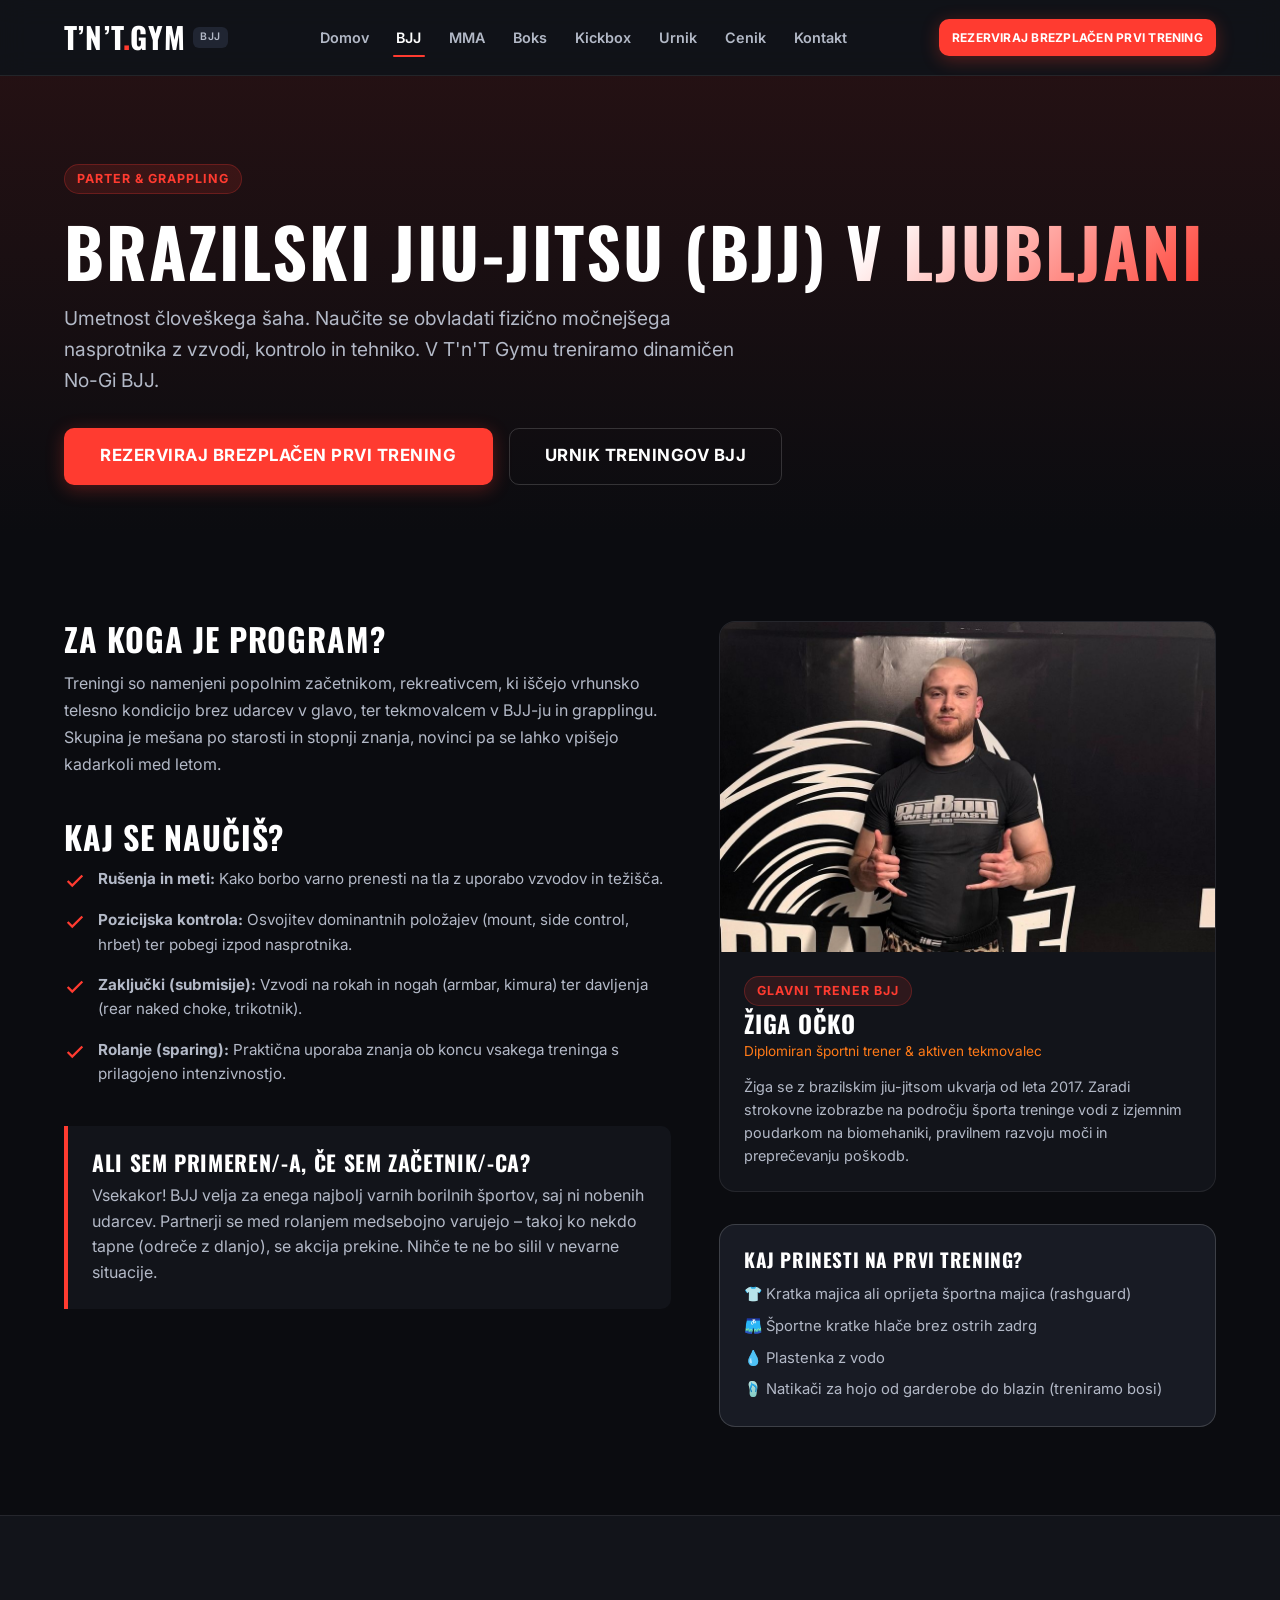
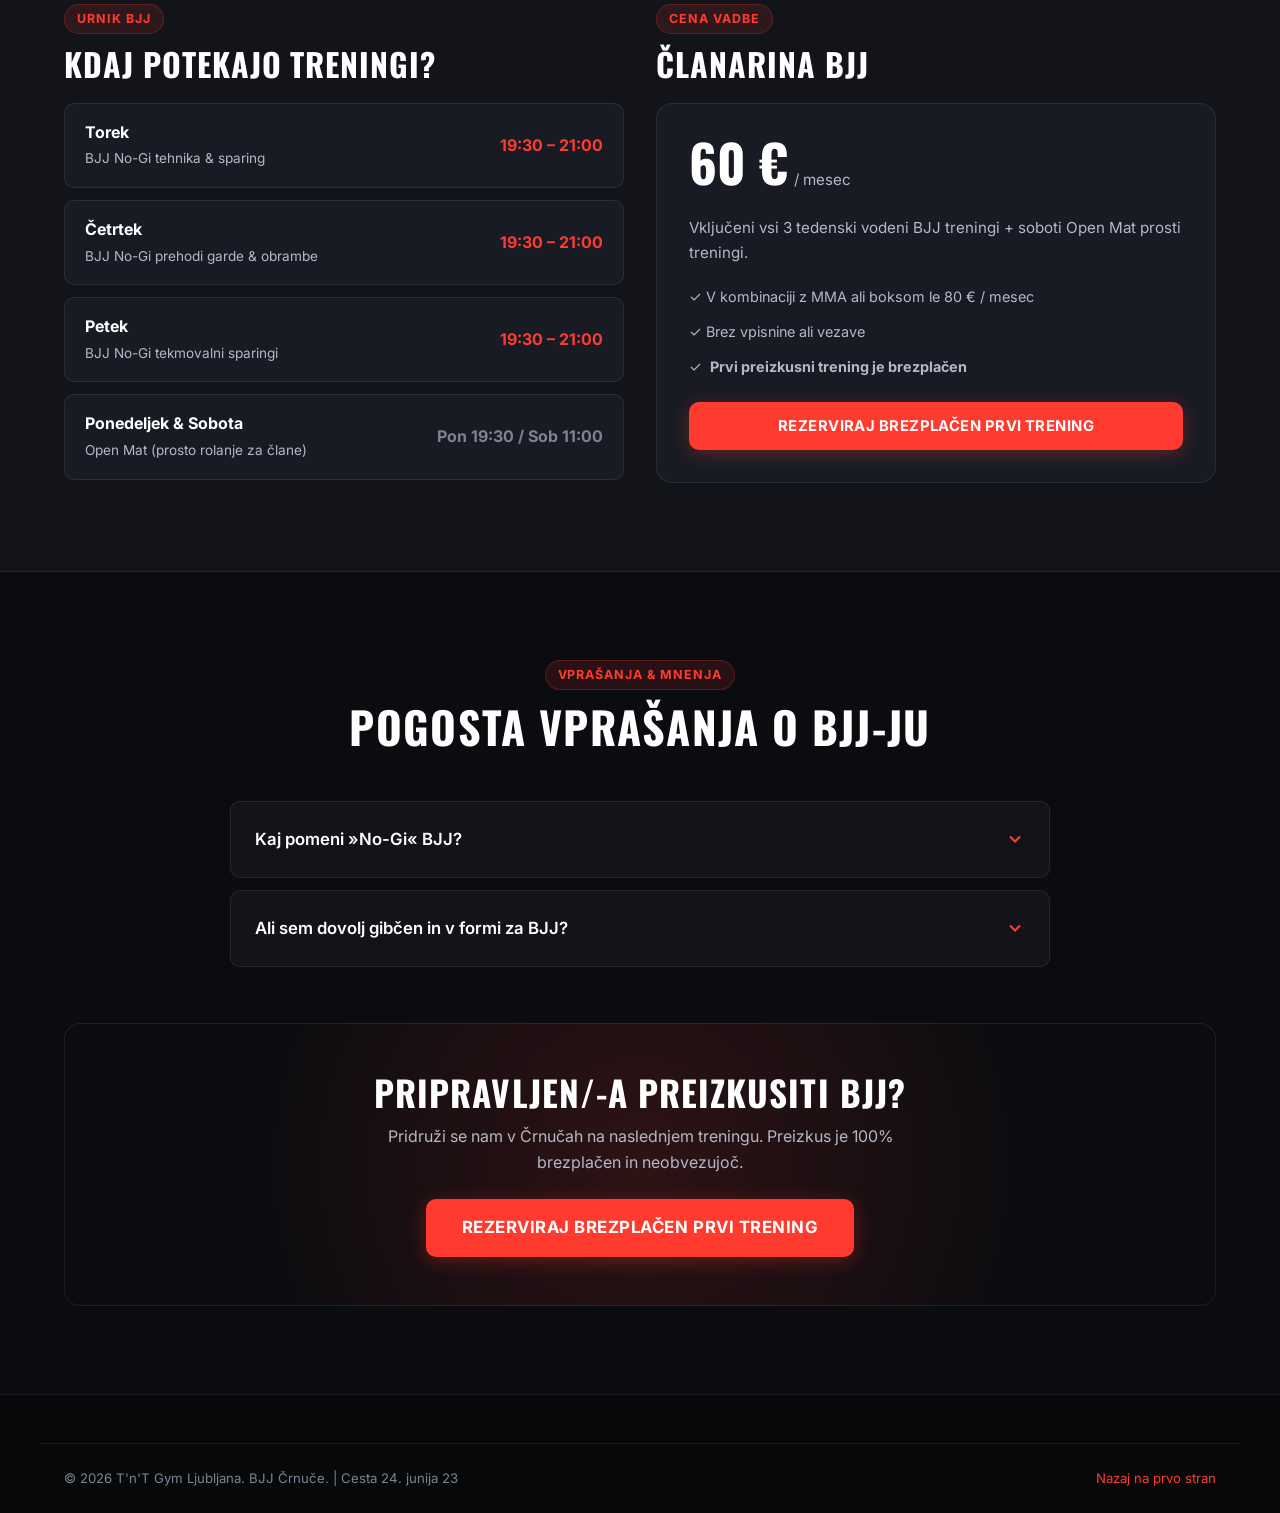
==== bjj.html @ 432958f4 "Initial T'n'T Gym website" ====
<!DOCTYPE html>
<html lang="sl">
<head>
  <meta charset="utf-8">
  <meta name="viewport" content="width=device-width, initial-scale=1.0">
  <title>BJJ Ljubljana (Brazilski Jiu-Jitsu) | T'n'T Gym Črnuče</title>
  <meta name="description" content="Treningi brazilskega jiu-jitsa (BJJ) v Ljubljani – Črnuče. No-Gi grappling, kontrola, vzvodi in davljenja. Začetniki in napredni. Prvi trening je brezplačen!">
  <meta name="keywords" content="BJJ Ljubljana, brazilski jiu jitsu Ljubljana, grappling Ljubljana, no-gi Ljubljana, borilne veščine Ljubljana, BJJ Črnuče">
  <link rel="canonical" href="https://www.tnt-gym.si/bjj.html">

  <link rel="preconnect" href="https://fonts.googleapis.com">
  <link rel="preconnect" href="https://fonts.gstatic.com" crossorigin>
  <link href="https://fonts.googleapis.com/css2?family=Inter:wght@400;500;600;700&family=Oswald:wght@500;600;700;800&display=swap" rel="stylesheet">
  <link rel="stylesheet" href="css/style.css">

  <script type="application/ld+json">
  {
    "@context": "https://schema.org",
    "@type": "Course",
    "name": "Brazilski jiu-jitsu (BJJ) v Ljubljani",
    "description": "No-Gi BJJ in grappling treningi za začetnike in tekmovalce pod vodstvom diplomiranega športnega trenerja Žige Očka.",
    "provider": {
      "@type": "SportsActivityLocation",
      "name": "T'n'T Gym Ljubljana",
      "url": "https://www.tnt-gym.si/"
    }
  }
  </script>
</head>
<body data-page-program="BJJ">

  <!-- Sticky Header -->
  <header class="site-header">
    <div class="container header-container">
      <a href="index.html" class="brand-logo">
        <span>T’N’T<span class="logo-accent">.</span>GYM</span>
        <span class="brand-badge">BJJ</span>
      </a>
      <nav class="nav-desktop">
        <a href="index.html" class="nav-link">Domov</a>
        <a href="bjj.html" class="nav-link active">BJJ</a>
        <a href="mma.html" class="nav-link">MMA</a>
        <a href="boks.html" class="nav-link">Boks</a>
        <a href="kickbox.html" class="nav-link">Kickbox</a>
        <a href="urnik.html" class="nav-link">Urnik</a>
        <a href="cenik.html" class="nav-link">Cenik</a>
        <a href="kontakt.html" class="nav-link">Kontakt</a>
      </nav>
      <div style="display: flex; align-items: center; gap: 1rem;">
        <button type="button" class="btn btn-primary btn-sm btn-booking-trigger" data-program="BJJ">
          Rezerviraj brezplačen prvi trening
        </button>
        <button class="menu-toggle" aria-label="Meni"><span></span><span></span><span></span></button>
      </div>
    </div>
  </header>

  <!-- Mobile Drawer -->
  <div class="mobile-nav-backdrop"></div>
  <aside class="mobile-nav-drawer">
    <div>
      <span class="brand-logo">T’N’T<span class="logo-accent">.</span>GYM</span>
      <nav class="mobile-nav-links" style="margin-top: 1.5rem;">
        <a href="index.html" class="mobile-nav-link">Domov</a>
        <a href="bjj.html" class="mobile-nav-link active">BJJ</a>
        <a href="mma.html" class="mobile-nav-link">MMA</a>
        <a href="boks.html" class="mobile-nav-link">Boks</a>
        <a href="kickbox.html" class="mobile-nav-link">Kickbox &amp; Muay Thai</a>
        <a href="urnik.html" class="mobile-nav-link">Urnik</a>
        <a href="cenik.html" class="mobile-nav-link">Cenik</a>
        <a href="trenerji.html" class="mobile-nav-link">Trenerji</a>
        <a href="kontakt.html" class="mobile-nav-link">Kontakt</a>
      </nav>
    </div>
    <div style="margin-top: 2rem;">
      <button type="button" class="btn btn-primary btn-full btn-booking-trigger" data-program="BJJ">
        Rezerviraj brezplačen trening
      </button>
    </div>
  </aside>

  <!-- Hero Section -->
  <section class="program-hero">
    <div class="container">
      <span class="section-tag">Parter &amp; Grappling</span>
      <h1 class="heading-hero" style="margin-top: 0.5rem;">
        BRAZILSKI JIU-JITSU <span class="text-gradient">(BJJ) V LJUBLJANI</span>
      </h1>
      <p class="lead" style="max-width: 700px; margin-top: 1rem;">
        Umetnost človeškega šaha. Naučite se obvladati fizično močnejšega nasprotnika z vzvodi, kontrolo in tehniko. V T'n'T Gymu treniramo dinamičen No-Gi BJJ.
      </p>
      <div style="margin-top: 2rem; display: flex; flex-wrap: wrap; gap: 1rem;">
        <button type="button" class="btn btn-primary btn-lg btn-booking-trigger" data-program="BJJ">
          Rezerviraj brezplačen prvi trening
        </button>
        <a href="#urnik-bjj" class="btn btn-secondary btn-lg">Urnik treningov BJJ</a>
      </div>
    </div>
  </section>

  <!-- Detailed Content Grid -->
  <section class="section">
    <div class="container">
      <div class="program-detail-grid">
        <div>
          <!-- Za koga je program -->
          <div style="margin-bottom: 2.5rem;">
            <h2 style="font-size: 2rem; margin-bottom: 0.75rem;">Za koga je program?</h2>
            <p style="color: var(--text-secondary); line-height: 1.7;">
              Treningi so namenjeni popolnim začetnikom, rekreativcem, ki iščejo vrhunsko telesno kondicijo brez udarcev v glavo, ter tekmovalcem v BJJ-ju in grapplingu. Skupina je mešana po starosti in stopnji znanja, novinci pa se lahko vpišejo kadarkoli med letom.
            </p>
          </div>

          <!-- Kaj se naučiš -->
          <div style="margin-bottom: 2.5rem;">
            <h2 style="font-size: 2rem; margin-bottom: 0.75rem;">Kaj se naučiš?</h2>
            <ul class="program-feature-list">
              <li>
                <svg width="22" height="22" viewBox="0 0 24 24" fill="none" stroke="currentColor" stroke-width="2.5"><polyline points="20 6 9 17 4 12"/></svg>
                <span><strong>Rušenja in meti:</strong> Kako borbo varno prenesti na tla z uporabo vzvodov in težišča.</span>
              </li>
              <li>
                <svg width="22" height="22" viewBox="0 0 24 24" fill="none" stroke="currentColor" stroke-width="2.5"><polyline points="20 6 9 17 4 12"/></svg>
                <span><strong>Pozicijska kontrola:</strong> Osvojitev dominantnih položajev (mount, side control, hrbet) ter pobegi izpod nasprotnika.</span>
              </li>
              <li>
                <svg width="22" height="22" viewBox="0 0 24 24" fill="none" stroke="currentColor" stroke-width="2.5"><polyline points="20 6 9 17 4 12"/></svg>
                <span><strong>Zaključki (submisije):</strong> Vzvodi na rokah in nogah (armbar, kimura) ter davljenja (rear naked choke, trikotnik).</span>
              </li>
              <li>
                <svg width="22" height="22" viewBox="0 0 24 24" fill="none" stroke="currentColor" stroke-width="2.5"><polyline points="20 6 9 17 4 12"/></svg>
                <span><strong>Rolanje (sparing):</strong> Praktična uporaba znanja ob koncu vsakega treninga s prilagojeno intenzivnostjo.</span>
              </li>
            </ul>
          </div>

          <!-- Ali sem primeren/-a kot začetnik -->
          <div style="margin-bottom: 2.5rem; background: var(--bg-surface-1); border-left: 4px solid var(--color-brand); padding: 1.5rem; border-radius: 0 var(--radius-md) var(--radius-md) 0;">
            <h3 style="font-size: 1.35rem; margin-bottom: 0.5rem; color: #ffffff;">Ali sem primeren/-a, če sem začetnik/-ca?</h3>
            <p style="color: var(--text-secondary); line-height: 1.6;">
              Vsekakor! BJJ velja za enega najbolj varnih borilnih športov, saj ni nobenih udarcev. Partnerji se med rolanjem medsebojno varujejo – takoj ko nekdo tapne (odreče z dlanjo), se akcija prekine. Nihče te ne bo silil v nevarne situacije.
            </p>
          </div>
        </div>

        <!-- Coach Card & What to bring -->
        <div>
          <!-- Coach Box -->
          <div style="background: var(--bg-surface-1); border: 1px solid var(--border-subtle); border-radius: var(--radius-lg); overflow: hidden; margin-bottom: 2rem;">
            <img src="assets/images/coach-ziga.jpg" alt="Žiga Očko, trener BJJ" style="width: 100%; aspect-ratio: 3 / 2; object-fit: cover;">
            <div style="padding: 1.5rem;">
              <span class="section-tag" style="margin-bottom: 0.25rem;">Glavni trener BJJ</span>
              <h3 style="font-size: 1.5rem; margin-bottom: 0.25rem;">Žiga Očko</h3>
              <p style="font-size: 0.85rem; color: var(--color-orange); margin-bottom: 0.75rem;">Diplomiran športni trener &amp; aktiven tekmovalec</p>
              <p style="font-size: 0.9rem; color: var(--text-secondary); line-height: 1.6;">
                Žiga se z brazilskim jiu-jitsom ukvarja od leta 2017. Zaradi strokovne izobrazbe na področju športa treninge vodi z izjemnim poudarkom na biomehaniki, pravilnem razvoju moči in preprečevanju poškodb.
              </p>
            </div>
          </div>

          <!-- Kaj prinesti na prvi trening -->
          <div style="background: var(--bg-surface-2); border: 1px solid var(--border-strong); border-radius: var(--radius-lg); padding: 1.5rem;">
            <h4 style="font-size: 1.2rem; margin-bottom: 0.75rem; color: #ffffff;">Kaj prinesti na prvi trening?</h4>
            <ul style="display: flex; flex-direction: column; gap: 0.5rem; font-size: 0.925rem; color: var(--text-secondary);">
              <li>👕 Kratka majica ali oprijeta športna majica (rashguard)</li>
              <li>🩳 Športne kratke hlače brez ostrih zadrg</li>
              <li>💧 Plastenka z vodo</li>
              <li>🩴 Natikači za hojo od garderobe do blazin (treniramo bosi)</li>
            </ul>
          </div>
        </div>
      </div>
    </div>
  </section>

  <!-- Urnik in Cenik za BJJ -->
  <section class="section" id="urnik-bjj" style="background: var(--bg-surface-1); border-top: 1px solid var(--border-subtle); border-bottom: 1px solid var(--border-subtle);">
    <div class="container">
      <div class="grid-2">
        <!-- Urnik BJJ -->
        <div>
          <span class="section-tag">Urnik BJJ</span>
          <h2 style="font-size: 2rem; margin-bottom: 1.25rem;">Kdaj potekajo treningi?</h2>
          <div style="display: flex; flex-direction: column; gap: 0.75rem;">
            <div style="background: var(--bg-surface-2); border: 1px solid var(--border-subtle); padding: 1rem 1.25rem; border-radius: var(--radius-md); display: flex; justify-content: space-between; align-items: center;">
              <div>
                <strong style="color: #ffffff; display: block;">Torek</strong>
                <span style="font-size: 0.85rem; color: var(--text-secondary);">BJJ No-Gi tehnika &amp; sparing</span>
              </div>
              <span style="color: var(--color-brand); font-weight: 700;">19:30 – 21:00</span>
            </div>

            <div style="background: var(--bg-surface-2); border: 1px solid var(--border-subtle); padding: 1rem 1.25rem; border-radius: var(--radius-md); display: flex; justify-content: space-between; align-items: center;">
              <div>
                <strong style="color: #ffffff; display: block;">Četrtek</strong>
                <span style="font-size: 0.85rem; color: var(--text-secondary);">BJJ No-Gi prehodi garde &amp; obrambe</span>
              </div>
              <span style="color: var(--color-brand); font-weight: 700;">19:30 – 21:00</span>
            </div>

            <div style="background: var(--bg-surface-2); border: 1px solid var(--border-subtle); padding: 1rem 1.25rem; border-radius: var(--radius-md); display: flex; justify-content: space-between; align-items: center;">
              <div>
                <strong style="color: #ffffff; display: block;">Petek</strong>
                <span style="font-size: 0.85rem; color: var(--text-secondary);">BJJ No-Gi tekmovalni sparingi</span>
              </div>
              <span style="color: var(--color-brand); font-weight: 700;">19:30 – 21:00</span>
            </div>

            <div style="background: var(--bg-surface-2); border: 1px solid var(--border-subtle); padding: 1rem 1.25rem; border-radius: var(--radius-md); display: flex; justify-content: space-between; align-items: center;">
              <div>
                <strong style="color: #ffffff; display: block;">Ponedeljek &amp; Sobota</strong>
                <span style="font-size: 0.85rem; color: var(--text-secondary);">Open Mat (prosto rolanje za člane)</span>
              </div>
              <span style="color: var(--text-muted); font-weight: 700;">Pon 19:30 / Sob 11:00</span>
            </div>
          </div>
        </div>

        <!-- Cena za BJJ -->
        <div>
          <span class="section-tag">Cena vadbe</span>
          <h2 style="font-size: 2rem; margin-bottom: 1.25rem;">Članarina BJJ</h2>
          <div class="pricing-card" style="background: var(--bg-surface-2);">
            <div class="pricing-amount">
              <span class="price">60 €</span>
              <span class="period">/ mesec</span>
            </div>
            <p style="color: var(--text-secondary); margin-bottom: 1.25rem; font-size: 0.95rem;">
              Vključeni vsi 3 tedenski vodeni BJJ treningi + soboti Open Mat prosti treningi.
            </p>
            <ul class="pricing-features" style="margin-bottom: 1.5rem;">
              <li>✓ V kombinaciji z MMA ali boksom le 80 € / mesec</li>
              <li>✓ Brez vpisnine ali vezave</li>
              <li>✓ <strong>Prvi preizkusni trening je brezplačen</strong></li>
            </ul>
            <button type="button" class="btn btn-primary btn-full btn-booking-trigger" data-program="BJJ">
              Rezerviraj brezplačen prvi trening
            </button>
          </div>
        </div>
      </div>
    </div>
  </section>

  <!-- BJJ Testimonial & FAQ -->
  <section class="section">
    <div class="container">
      <div class="section-header">
        <span class="section-tag">Vprašanja &amp; Mnenja</span>
        <h2 class="heading-section">Pogosta vprašanja o BJJ-ju</h2>
      </div>

      <div class="faq-list">
        <div class="faq-item">
          <button class="faq-question">
            <span>Kaj pomeni »No-Gi« BJJ?</span>
            <svg class="faq-icon" viewBox="0 0 24 24" fill="none" stroke="currentColor" stroke-width="2.5"><polyline points="6 9 12 15 18 9"/></svg>
          </button>
          <div class="faq-answer">
            No-Gi pomeni borbo brez tradicionalnega kimona (gi). Treniramo v običajnih športnih oblačilih ali oprijeti rashguard majici. Borba je hitrejša, dinamičnejša in neposredno uporabna tudi za MMA ter samoobrambo.
          </div>
        </div>

        <div class="faq-item">
          <button class="faq-question">
            <span>Ali sem dovolj gibčen in v formi za BJJ?</span>
            <svg class="faq-icon" viewBox="0 0 24 24" fill="none" stroke="currentColor" stroke-width="2.5"><polyline points="6 9 12 15 18 9"/></svg>
          </button>
          <div class="faq-answer">
            Ni se vam treba spraviti v formo pred prihodom v klub. Formo in gibčnost boste zgradili ravno na treningih z redno vadbo in specifičnim ogrevanjem.
          </div>
        </div>
      </div>

      <div style="margin-top: 3.5rem; text-align: center; background: radial-gradient(circle, rgba(255,59,48,0.15) 0%, transparent 70%); padding: 3rem 1rem; border-radius: var(--radius-lg); border: 1px solid var(--border-subtle);">
        <h2 style="font-size: 2.2rem; margin-bottom: 0.75rem;">Pripravljen/-a preizkusiti BJJ?</h2>
        <p style="color: var(--text-secondary); max-width: 550px; margin: 0 auto 1.5rem auto;">
          Pridruži se nam v Črnučah na naslednjem treningu. Preizkus je 100% brezplačen in neobvezujoč.
        </p>
        <button type="button" class="btn btn-primary btn-lg btn-booking-trigger" data-program="BJJ">
          Rezerviraj brezplačen prvi trening
        </button>
      </div>
    </div>
  </section>

  <!-- Footer -->
  <footer class="site-footer">
    <div class="container footer-bottom">
      <div>&copy; 2026 T'n'T Gym Ljubljana. BJJ Črnuče. | Cesta 24. junija 23</div>
      <div><a href="index.html" style="color: var(--color-brand);">Nazaj na prvo stran</a></div>
    </div>
  </footer>

  <!-- =========================================================================
       REUSABLE BOOKING MODAL (FORMSPREE INTEGRATION)
       ========================================================================= -->
  <div class="modal-overlay" id="bookingModal" role="dialog" aria-modal="true" aria-labelledby="modalTitle" aria-hidden="true">
    <div class="modal-dialog" tabindex="-1">
      <button type="button" class="modal-close-btn" data-close-modal aria-label="Zapri obrazec">✕</button>

      <form
        id="bookingForm"
        action="https://formspree.io/f/xdealjvo"
        method="POST"
        novalidate
      >
        <span class="section-tag" style="margin-bottom: 0.5rem;">Brezplačen preizkus</span>
        <h2 id="modalTitle" style="font-size: 1.85rem; margin-bottom: 0.5rem;">Rezerviraj brezplačen prvi trening</h2>
        <p style="font-size: 0.9rem; color: var(--text-secondary); margin-bottom: 1.25rem;">
          Izpolni spodnja polja. Po oddaji te kontaktiramo za potrditev termina in kratek nasvet glede opreme.
        </p>

        <input
          type="text"
          name="_gotcha"
          tabindex="-1"
          autocomplete="off"
          aria-hidden="true"
          class="honeypot"
        >

        <div id="bookingErrorBanner" class="form-error-banner" role="alert" aria-live="polite" hidden></div>

        <div class="form-group">
          <label for="booking-ime" class="form-label">Ime in priimek *</label>
          <input
            type="text"
            id="booking-ime"
            name="ime_in_priimek"
            class="form-control"
            placeholder="npr. Luka Kovač"
            autocomplete="name"
            required
          >
        </div>

        <div class="form-row">
          <div class="form-group">
            <label for="booking-telefon" class="form-label">Telefon *</label>
            <input
              type="tel"
              id="booking-telefon"
              name="telefon"
              class="form-control"
              placeholder="041 123 456"
              autocomplete="tel"
              required
            >
          </div>
          <div class="form-group">
            <label for="booking-email" class="form-label">E-pošta *</label>
            <input
              type="email"
              id="booking-email"
              name="email"
              class="form-control"
              placeholder="Vpišite svoj e-poštni naslov"
              autocomplete="email"
              required
            >
          </div>
        </div>

        <div class="form-row">
          <div class="form-group">
            <label for="booking-program" class="form-label">Izberi program *</label>
            <select
              id="booking-program"
              name="program"
              class="form-control"
              required
            >
              <option value="" disabled selected>Izberi program ...</option>
              <option value="BJJ">BJJ</option>
              <option value="MMA">MMA</option>
              <option value="Boks">Boks</option>
              <option value="Kickbox &amp; Muay Thai">Kickbox &amp; Muay Thai</option>
              <option value="Otroški boks">Otroški boks</option>
              <option value="Nisem prepričan/-a">Nisem prepričan/-a</option>
            </select>
          </div>
          <div class="form-group">
            <label for="booking-izkusnje" class="form-label">Stopnja izkušenj *</label>
            <select
              id="booking-izkusnje"
              name="stopnja_izkusenj"
              class="form-control"
              required
            >
              <option value="" disabled selected>Izberi stopnjo izkušenj ...</option>
              <option value="Popolni začetnik/-ca">Popolni začetnik/-ca</option>
              <option value="Nekaj izkušenj">Nekaj izkušenj</option>
              <option value="Napredni/-a">Napredni/-a</option>
            </select>
          </div>
        </div>

        <div class="form-group">
          <label for="booking-termin" class="form-label">Želeni dan ali termin</label>
          <input
            type="text"
            id="booking-termin"
            name="zeleni_termin"
            class="form-control"
            placeholder="npr. Torek ob 19:30 ali čim prej"
          >
        </div>

        <div class="form-group">
          <label for="booking-sporocilo" class="form-label">Sporočilo</label>
          <textarea
            id="booking-sporocilo"
            name="sporocilo"
            class="form-control"
            rows="2"
            placeholder="Morebitno vprašanje za trenerja..."
          ></textarea>
        </div>

        <div class="form-group form-checkbox-group">
          <input
            type="checkbox"
            id="booking-gdpr"
            name="privacy_consent"
            value="da"
            class="form-checkbox"
            required
          >
          <label for="booking-gdpr" class="form-checkbox-label">
            Strinjam se, da T’n’T Gym moje podatke uporabi izključno za odgovor na moje povpraševanje.
          </label>
        </div>

        <button type="submit" id="bookingSubmitBtn" class="btn btn-primary btn-full btn-lg" style="margin-top: 0.5rem;">
          Potrdi rezervacijo
        </button>
        <p style="text-align: center; font-size: 0.75rem; color: var(--text-muted); margin-top: 0.75rem;">
          Brez obveznosti. Prvi trening je 100% brezplačen.
        </p>
      </form>

      <div id="bookingSuccessState" class="success-state" role="status" aria-live="polite" hidden>
        <div class="success-icon">
          <svg width="40" height="40" viewBox="0 0 24 24" fill="none" stroke="currentColor" stroke-width="3"><polyline points="20 6 9 17 4 12"/></svg>
        </div>
        <p style="color: #ffffff; font-size: 1.05rem; font-weight: 600; line-height: 1.6; margin-bottom: 1.5rem;">
          Hvala! Tvojo prijavo smo prejeli. Kontaktirali te bomo čim prej za potrditev brezplačnega treninga.
        </p>
        <button type="button" class="btn btn-secondary btn-full" data-close-modal>
          Zapri
        </button>
      </div>
    </div>
  </div>

  <script src="js/schedule-data.js"></script>
  <script src="js/main.js"></script>
</body>
</html>
---- css/style.css ----
/* ==========================================================================
   T'N'T GYM LJUBLJANA - DESIGN SYSTEM & MASTER STYLESHEET
   Sporty, energetic, modern dark-theme for martial arts gym in Ljubljana-Črnuče
   Mobile-First Responsive Architecture
   ========================================================================== */

/* --------------------------------------------------------------------------
   1. CSS Custom Properties / Design Tokens
   -------------------------------------------------------------------------- */
:root {
  /* Colors */
  --bg-body: #0b0c10;
  --bg-surface-1: #12141a;
  --bg-surface-2: #181b24;
  --bg-surface-3: #202532;
  --bg-glass: rgba(18, 20, 26, 0.88);

  --border-subtle: rgba(255, 255, 255, 0.08);
  --border-strong: rgba(255, 255, 255, 0.16);
  --border-accent: #ff3b30;

  --text-primary: #ffffff;
  --text-secondary: #b3b9c7;
  --text-muted: #7b8394;
  --text-inverse: #0b0c10;

  --color-brand: #ff3b30;         /* Athletic Red */
  --color-brand-hover: #e02d23;
  --color-brand-glow: rgba(255, 59, 48, 0.3);
  --color-orange: #ff7a18;        /* Energy Accent */
  --color-gold: #f5a623;
  --color-success: #10b981;
  --color-dark-gold: #382d12;

  /* Typography */
  --font-display: 'Oswald', 'Bebas Neue', -apple-system, BlinkMacSystemFont, "Segoe UI", Roboto, sans-serif;
  --font-body: 'Inter', system-ui, -apple-system, BlinkMacSystemFont, "Segoe UI", Roboto, sans-serif;

  /* Spacing */
  --space-2xs: 0.25rem;
  --space-xs: 0.5rem;
  --space-sm: 0.75rem;
  --space-md: 1rem;
  --space-lg: 1.5rem;
  --space-xl: 2rem;
  --space-2xl: 3rem;
  --space-3xl: 4rem;
  --space-4xl: 5.5rem;

  /* Radii */
  --radius-sm: 6px;
  --radius-md: 10px;
  --radius-lg: 16px;
  --radius-full: 9999px;

  /* Shadows */
  --shadow-sm: 0 2px 8px rgba(0, 0, 0, 0.4);
  --shadow-md: 0 8px 24px rgba(0, 0, 0, 0.5);
  --shadow-lg: 0 16px 40px rgba(0, 0, 0, 0.7);
  --shadow-glow: 0 0 30px var(--color-brand-glow);

  /* Transitions */
  --transition-fast: 150ms ease;
  --transition-base: 250ms cubic-bezier(0.16, 1, 0.3, 1);
  --transition-smooth: 350ms cubic-bezier(0.16, 1, 0.3, 1);

  /* Container */
  --container-max: 1200px;
  --header-height: 68px;
}

@media (min-width: 768px) {
  :root {
    --header-height: 76px;
  }
}

/* --------------------------------------------------------------------------
   2. Reset & Base Styles (Strict Mobile Viewport Containment)
   -------------------------------------------------------------------------- */
*, *::before, *::after {
  box-sizing: border-box;
  margin: 0;
  padding: 0;
}

html {
  font-size: 16px;
  scroll-behavior: smooth;
  scroll-padding-top: calc(var(--header-height) + 1rem);
  -webkit-text-size-adjust: 100%;
  width: 100%;
  max-width: 100vw;
  overflow-x: hidden;
}

body {
  font-family: var(--font-body);
  background-color: var(--bg-body);
  color: var(--text-primary);
  line-height: 1.6;
  font-weight: 400;
  width: 100%;
  max-width: 100vw;
  overflow-x: hidden;
  text-rendering: optimizeLegibility;
  -webkit-font-smoothing: antialiased;
}

img, svg, picture, iframe {
  display: block;
  max-width: 100%;
  height: auto;
}

a {
  color: inherit;
  text-decoration: none;
  transition: color var(--transition-fast);
}

button, input, select, textarea {
  font: inherit;
  color: inherit;
  max-width: 100%;
}

ul, ol {
  list-style: none;
}

/* --------------------------------------------------------------------------
   3. Typography Utilities
   -------------------------------------------------------------------------- */
h1, h2, h3, h4, h5, h6 {
  font-family: var(--font-display);
  font-weight: 700;
  letter-spacing: 0.03em;
  text-transform: uppercase;
  line-height: 1.15;
  color: var(--text-primary);
  overflow-wrap: break-word;
  word-wrap: break-word;
}

.heading-hero {
  font-size: clamp(2rem, 7.2vw, 4.25rem);
  font-weight: 800;
  line-height: 1.08;
}

.heading-section {
  font-size: clamp(1.65rem, 5vw, 2.75rem);
  margin-bottom: var(--space-xs);
}

.heading-card {
  font-size: clamp(1.25rem, 2.5vw, 1.55rem);
}

.section-tag {
  display: inline-flex;
  align-items: center;
  gap: var(--space-xs);
  font-family: var(--font-body);
  font-size: 0.78rem;
  font-weight: 700;
  letter-spacing: 0.08em;
  text-transform: uppercase;
  color: var(--color-brand);
  background: rgba(255, 59, 48, 0.12);
  border: 1px solid rgba(255, 59, 48, 0.25);
  padding: 0.25rem 0.75rem;
  border-radius: var(--radius-full);
  margin-bottom: var(--space-sm);
  max-width: 100%;
}

.text-gradient {
  background: linear-gradient(135deg, #ffffff 35%, var(--color-brand) 100%);
  -webkit-background-clip: text;
  -webkit-text-fill-color: transparent;
}

.lead {
  font-size: clamp(0.98rem, 2vw, 1.2rem);
  color: var(--text-secondary);
  line-height: 1.6;
}

/* --------------------------------------------------------------------------
   4. Layout & Containers
   -------------------------------------------------------------------------- */
.container {
  width: 100%;
  max-width: var(--container-max);
  margin-left: auto;
  margin-right: auto;
  padding-left: 1.15rem;
  padding-right: 1.15rem;
}

@media (min-width: 640px) {
  .container {
    padding-left: var(--space-lg);
    padding-right: var(--space-lg);
  }
}

.section {
  padding-top: 3rem;
  padding-bottom: 3rem;
  position: relative;
}

@media (min-width: 992px) {
  .section {
    padding-top: var(--space-4xl);
    padding-bottom: var(--space-4xl);
  }
}

.section-header {
  text-align: center;
  max-width: 720px;
  margin: 0 auto 2rem auto;
}

@media (min-width: 768px) {
  .section-header {
    margin-bottom: var(--space-2xl);
  }
}

.section-header.text-left {
  text-align: left;
  margin-left: 0;
}

.grid-2,
.grid-3,
.grid-4 {
  display: grid;
  grid-template-columns: minmax(0, 1fr);
  gap: 1.25rem;
}

@media (min-width: 640px) {
  .grid-2 { grid-template-columns: repeat(2, minmax(0, 1fr)); gap: var(--space-xl); }
  .grid-4 { grid-template-columns: repeat(2, minmax(0, 1fr)); gap: var(--space-lg); }
}

@media (min-width: 992px) {
  .grid-3 { grid-template-columns: repeat(3, minmax(0, 1fr)); gap: var(--space-lg); }
  .grid-4 { grid-template-columns: repeat(4, minmax(0, 1fr)); gap: var(--space-lg); }
}

/* --------------------------------------------------------------------------
   5. Buttons & Interactive Elements (Mobile-Safe Wrapping & Sizing)
   -------------------------------------------------------------------------- */
.btn {
  display: inline-flex;
  align-items: center;
  justify-content: center;
  gap: var(--space-xs);
  padding: 0.8rem 1.25rem;
  font-family: var(--font-body);
  font-size: 0.9rem;
  font-weight: 700;
  text-align: center;
  border-radius: var(--radius-md);
  border: 1px solid transparent;
  cursor: pointer;
  transition: all var(--transition-base);
  text-transform: uppercase;
  letter-spacing: 0.03em;
  white-space: normal;
  word-break: break-word;
  line-height: 1.3;
  max-width: 100%;
  user-select: none;
}

@media (min-width: 768px) {
  .btn {
    padding: 0.85rem 1.5rem;
    font-size: 0.925rem;
  }
}

.btn-primary {
  background: var(--color-brand);
  color: #ffffff;
  box-shadow: 0 4px 18px var(--color-brand-glow);
}

.btn-primary:hover {
  background: var(--color-brand-hover);
  transform: translateY(-2px);
  box-shadow: 0 6px 24px rgba(255, 59, 48, 0.45);
}

.btn-secondary {
  background: transparent;
  border-color: var(--border-strong);
  color: var(--text-primary);
}

.btn-secondary:hover {
  background: rgba(255, 255, 255, 0.08);
  border-color: var(--text-primary);
  transform: translateY(-2px);
}

.btn-sm {
  padding: 0.6rem 0.75rem;
  font-size: 0.75rem;
  letter-spacing: 0.02em;
}

.btn-lg {
  padding: 0.9rem 1.25rem;
  font-size: 0.925rem;
}

@media (min-width: 640px) {
  .btn-lg {
    padding: 1.05rem 2.2rem;
    font-size: 1.05rem;
  }
}

.btn-full {
  width: 100%;
}

.btn-icon {
  width: 1.2em;
  height: 1.2em;
  flex-shrink: 0;
  transition: transform var(--transition-fast);
}

.btn:hover .btn-icon {
  transform: translateX(3px);
}

/* --------------------------------------------------------------------------
   6. Sticky Header & Navigation
   -------------------------------------------------------------------------- */
.site-header {
  position: sticky;
  top: 0;
  left: 0;
  width: 100%;
  height: var(--header-height);
  background: var(--bg-glass);
  backdrop-filter: blur(14px);
  -webkit-backdrop-filter: blur(14px);
  border-bottom: 1px solid var(--border-subtle);
  z-index: 100;
  transition: background var(--transition-base), border-color var(--transition-base);
}

.site-header.scrolled {
  background: rgba(11, 12, 16, 0.96);
  border-bottom-color: var(--border-strong);
  box-shadow: var(--shadow-sm);
}

.header-container {
  display: flex;
  align-items: center;
  justify-content: space-between;
  height: 100%;
  gap: 0.5rem;
}

.brand-logo {
  display: flex;
  align-items: center;
  gap: 0.4rem;
  font-family: var(--font-display);
  font-size: clamp(1.4rem, 4.5vw, 1.85rem);
  font-weight: 800;
  letter-spacing: 0.04em;
  color: #ffffff;
  flex-shrink: 0;
}

.brand-logo .logo-accent {
  color: var(--color-brand);
}

.brand-badge {
  font-size: 0.65rem;
  font-family: var(--font-body);
  background: var(--bg-surface-3);
  padding: 0.15rem 0.45rem;
  border-radius: var(--radius-sm);
  color: var(--text-secondary);
  letter-spacing: 0.05em;
  font-weight: 600;
}

@media (max-width: 380px) {
  .brand-badge {
    display: none;
  }
}

/* Hide the wide header CTA button on small mobile screens so logo + hamburger fit cleanly */
.site-header .btn-booking-trigger {
  display: none;
}

@media (min-width: 768px) {
  .site-header .btn-booking-trigger {
    display: inline-flex;
  }
}

/* Desktop Nav */
.nav-desktop {
  display: none;
  align-items: center;
  gap: 1.35rem;
}

@media (min-width: 1080px) {
  .nav-desktop {
    display: flex;
  }
}

.nav-link {
  font-size: 0.9rem;
  font-weight: 600;
  color: var(--text-secondary);
  padding: 0.5rem 0.2rem;
  position: relative;
  white-space: nowrap;
}

.nav-link:hover, .nav-link.active {
  color: #ffffff;
}

.nav-link.active::after, .nav-link:hover::after {
  content: '';
  position: absolute;
  bottom: 0;
  left: 0;
  width: 100%;
  height: 2px;
  background: var(--color-brand);
  border-radius: var(--radius-full);
}

.nav-dropdown {
  position: relative;
}

.nav-dropdown-menu {
  position: absolute;
  top: 100%;
  left: -1rem;
  background: var(--bg-surface-2);
  border: 1px solid var(--border-strong);
  border-radius: var(--radius-md);
  padding: var(--space-sm);
  min-width: 220px;
  box-shadow: var(--shadow-lg);
  display: none;
  flex-direction: column;
  gap: 0.25rem;
}

.nav-dropdown:hover .nav-dropdown-menu,
.nav-dropdown:focus-within .nav-dropdown-menu {
  display: flex;
}

.nav-dropdown-item {
  padding: 0.6rem 0.85rem;
  border-radius: var(--radius-sm);
  font-size: 0.9rem;
  font-weight: 500;
  color: var(--text-secondary);
}

.nav-dropdown-item:hover {
  background: var(--bg-surface-3);
  color: #ffffff;
}

/* Hamburger toggle */
.menu-toggle {
  display: flex;
  flex-direction: column;
  justify-content: center;
  gap: 5px;
  width: 42px;
  height: 42px;
  background: rgba(255, 255, 255, 0.05);
  border: 1px solid var(--border-subtle);
  border-radius: var(--radius-sm);
  cursor: pointer;
  padding: 9px;
  z-index: 120;
  flex-shrink: 0;
}

@media (min-width: 1080px) {
  .menu-toggle {
    display: none;
  }
}

.menu-toggle span {
  display: block;
  height: 2px;
  width: 100%;
  background: #ffffff;
  border-radius: 2px;
  transition: transform var(--transition-fast), opacity var(--transition-fast);
}

.menu-toggle.open span:nth-child(1) {
  transform: translateY(7px) rotate(45deg);
}
.menu-toggle.open span:nth-child(2) {
  opacity: 0;
}
.menu-toggle.open span:nth-child(3) {
  transform: translateY(-7px) rotate(-45deg);
}

/* Mobile Drawer */
.mobile-nav-drawer {
  position: fixed;
  top: 0;
  right: -100%;
  width: 85%;
  max-width: 340px;
  height: 100vh;
  height: 100dvh;
  background: var(--bg-surface-1);
  border-left: 1px solid var(--border-strong);
  padding: 4.5rem 1.5rem 2rem 1.5rem;
  display: flex;
  flex-direction: column;
  justify-content: space-between;
  z-index: 110;
  transition: right var(--transition-smooth);
  box-shadow: var(--shadow-lg);
  overflow-y: auto;
}

.mobile-nav-drawer.open {
  right: 0;
}

.mobile-nav-backdrop {
  position: fixed;
  inset: 0;
  background: rgba(0, 0, 0, 0.72);
  backdrop-filter: blur(4px);
  z-index: 105;
  opacity: 0;
  pointer-events: none;
  transition: opacity var(--transition-base);
}

.mobile-nav-backdrop.open {
  opacity: 1;
  pointer-events: auto;
}

.mobile-nav-links {
  display: flex;
  flex-direction: column;
  gap: 1.1rem;
}

.mobile-nav-link {
  font-family: var(--font-display);
  font-size: 1.35rem;
  text-transform: uppercase;
  color: var(--text-secondary);
}

.mobile-nav-link:hover, .mobile-nav-link.active {
  color: var(--color-brand);
}

/* --------------------------------------------------------------------------
   7. Hero Section
   -------------------------------------------------------------------------- */
.hero {
  position: relative;
  min-height: auto;
  display: flex;
  align-items: center;
  padding: 2.5rem 0 3.5rem 0;
  overflow: hidden;
  background: radial-gradient(circle at 80% 20%, rgba(255, 59, 48, 0.15) 0%, transparent 60%),
              radial-gradient(circle at 20% 80%, rgba(24, 27, 36, 0.8) 0%, transparent 70%),
              var(--bg-body);
}

@media (min-width: 768px) {
  .hero {
    min-height: calc(90vh - var(--header-height));
    padding: var(--space-3xl) 0;
  }
}

.hero-media-bg {
  position: absolute;
  inset: 0;
  z-index: 0;
  overflow: hidden;
  opacity: 0.35;
}

.hero-media-bg img {
  width: 100%;
  height: 100%;
  object-fit: cover;
  object-position: center;
}

.hero-overlay-gradient {
  position: absolute;
  inset: 0;
  background: linear-gradient(180deg, rgba(11, 12, 16, 0.55) 0%, var(--bg-body) 95%);
  z-index: 1;
}

.hero-content {
  position: relative;
  z-index: 2;
  max-width: 820px;
  width: 100%;
}

.hero-pill {
  display: inline-flex;
  align-items: center;
  gap: var(--space-xs);
  padding: 0.35rem 0.85rem;
  background: rgba(255, 59, 48, 0.15);
  border: 1px solid rgba(255, 59, 48, 0.35);
  border-radius: var(--radius-full);
  color: #ff9d97;
  font-size: 0.78rem;
  font-weight: 700;
  text-transform: uppercase;
  letter-spacing: 0.04em;
  margin-bottom: var(--space-md);
  max-width: 100%;
  line-height: 1.35;
}

.hero-actions {
  display: flex;
  flex-direction: column;
  align-items: stretch;
  gap: 0.85rem;
  margin-top: 1.5rem;
  margin-bottom: 2.25rem;
  width: 100%;
}

.hero-actions .btn {
  width: 100%;
}

@media (min-width: 640px) {
  .hero-actions {
    flex-direction: row;
    flex-wrap: wrap;
    align-items: center;
    gap: var(--space-md);
    margin-top: var(--space-xl);
    margin-bottom: var(--space-2xl);
  }
  .hero-actions .btn {
    width: auto;
  }
}

.hero-stats {
  display: grid;
  grid-template-columns: repeat(2, minmax(0, 1fr));
  gap: 1.25rem 1rem;
  border-top: 1px solid var(--border-subtle);
  padding-top: 1.5rem;
}

@media (min-width: 640px) {
  .hero-stats {
    grid-template-columns: repeat(4, minmax(0, 1fr));
    padding-top: var(--space-xl);
  }
}

.stat-item {
  display: flex;
  flex-direction: column;
}

.stat-number {
  font-family: var(--font-display);
  font-size: clamp(1.75rem, 4vw, 2.1rem);
  font-weight: 800;
  color: var(--color-brand);
  line-height: 1;
}

.stat-label {
  font-size: 0.825rem;
  color: var(--text-secondary);
  margin-top: 0.25rem;
}

/* --------------------------------------------------------------------------
   8. Program Cards & Overview
   -------------------------------------------------------------------------- */
.program-card {
  position: relative;
  background: var(--bg-surface-1);
  border: 1px solid var(--border-subtle);
  border-radius: var(--radius-lg);
  overflow: hidden;
  display: flex;
  flex-direction: column;
  transition: transform var(--transition-base), border-color var(--transition-base), box-shadow var(--transition-base);
}

.program-card:hover {
  transform: translateY(-6px);
  border-color: var(--border-accent);
  box-shadow: 0 12px 32px rgba(255, 59, 48, 0.15);
}

.program-image-wrap {
  position: relative;
  width: 100%;
  aspect-ratio: 16 / 10;
  overflow: hidden;
  background: var(--bg-surface-2);
}

.program-image-wrap img {
  width: 100%;
  height: 100%;
  object-fit: cover;
  transition: transform var(--transition-smooth);
}

.program-card:hover .program-image-wrap img {
  transform: scale(1.08);
}

.program-badge {
  position: absolute;
  top: var(--space-md);
  left: var(--space-md);
  z-index: 2;
  background: rgba(11, 12, 16, 0.85);
  backdrop-filter: blur(8px);
  border: 1px solid var(--border-strong);
  color: #ffffff;
  padding: 0.25rem 0.65rem;
  border-radius: var(--radius-sm);
  font-size: 0.75rem;
  font-weight: 700;
  text-transform: uppercase;
  letter-spacing: 0.05em;
}

.program-badge.brand {
  background: var(--color-brand);
  border-color: var(--color-brand);
}

.program-card-body {
  padding: 1.25rem;
  display: flex;
  flex-direction: column;
  flex-grow: 1;
}

@media (min-width: 640px) {
  .program-card-body {
    padding: var(--space-lg);
  }
}

.program-title {
  margin-bottom: var(--space-xs);
  display: flex;
  align-items: baseline;
  justify-content: space-between;
}

.program-level {
  font-size: 0.8rem;
  color: var(--color-orange);
  font-weight: 600;
  margin-bottom: var(--space-sm);
  display: flex;
  align-items: center;
  gap: 0.4rem;
}

.program-desc {
  font-size: 0.925rem;
  color: var(--text-secondary);
  line-height: 1.55;
  margin-bottom: 1.25rem;
  flex-grow: 1;
}

.program-footer-actions {
  display: flex;
  flex-direction: column;
  gap: 0.5rem;
  align-items: stretch;
  width: 100%;
}

.program-footer-actions .btn {
  width: 100%;
}

/* --------------------------------------------------------------------------
   9. Why TNT Benefit Cards
   -------------------------------------------------------------------------- */
.benefit-card {
  background: var(--bg-surface-1);
  border: 1px solid var(--border-subtle);
  border-radius: var(--radius-md);
  padding: 1.35rem;
  display: flex;
  flex-direction: column;
  gap: var(--space-md);
  transition: transform var(--transition-base), border-color var(--transition-base);
}

@media (min-width: 640px) {
  .benefit-card {
    padding: var(--space-xl);
  }
}

.benefit-card:hover {
  transform: translateY(-4px);
  border-color: var(--border-strong);
}

.benefit-icon {
  width: 50px;
  height: 50px;
  border-radius: var(--radius-md);
  background: rgba(255, 59, 48, 0.12);
  border: 1px solid rgba(255, 59, 48, 0.25);
  color: var(--color-brand);
  display: flex;
  align-items: center;
  justify-content: center;
  font-size: 1.4rem;
}

.benefit-title {
  font-size: 1.3rem;
}

.benefit-desc {
  font-size: 0.925rem;
  color: var(--text-secondary);
}

/* --------------------------------------------------------------------------
   10. Schedule Preview & Interactive Timetable (Mobile Cards + Desktop Table)
   -------------------------------------------------------------------------- */
.schedule-controls {
  display: flex;
  flex-wrap: wrap;
  gap: 0.45rem;
  justify-content: center;
  margin-bottom: 1.5rem;
}

.filter-btn {
  background: var(--bg-surface-2);
  color: var(--text-secondary);
  border: 1px solid var(--border-subtle);
  padding: 0.45rem 0.95rem;
  border-radius: var(--radius-full);
  font-size: 0.825rem;
  font-weight: 600;
  cursor: pointer;
  transition: all var(--transition-fast);
}

.filter-btn:hover {
  background: var(--bg-surface-3);
  color: #ffffff;
}

.filter-btn.active {
  background: var(--color-brand);
  border-color: var(--color-brand);
  color: #ffffff;
  box-shadow: 0 2px 10px var(--color-brand-glow);
}

/* Mobile-First Stacked Day Cards (< 768px) */
.mobile-schedule-grid {
  display: flex;
  flex-direction: column;
  gap: 1rem;
}

.mobile-day-card {
  background: var(--bg-surface-1);
  border: 1px solid var(--border-strong);
  border-radius: var(--radius-md);
  overflow: hidden;
}

.mobile-day-header {
  background: var(--bg-surface-2);
  padding: 0.65rem 1rem;
  font-family: var(--font-display);
  font-size: 1.05rem;
  font-weight: 700;
  letter-spacing: 0.05em;
  text-transform: uppercase;
  color: #ffffff;
  border-bottom: 1px solid var(--border-subtle);
}

.mobile-day-slots {
  padding: 0.75rem;
  display: flex;
  flex-direction: column;
  gap: 0.5rem;
}

/* Desktop Table Wrapper (>= 768px) */
.timetable-wrapper {
  display: none;
  overflow-x: auto;
  border-radius: var(--radius-lg);
  border: 1px solid var(--border-strong);
  background: var(--bg-surface-1);
  box-shadow: var(--shadow-md);
}

@media (min-width: 768px) {
  .mobile-schedule-grid {
    display: none;
  }
  .timetable-wrapper {
    display: block;
  }
}

.timetable {
  width: 100%;
  min-width: 760px;
  border-collapse: collapse;
  text-align: left;
}

.timetable th {
  background: var(--bg-surface-2);
  color: var(--text-primary);
  font-family: var(--font-display);
  font-size: 1.05rem;
  letter-spacing: 0.05em;
  padding: 1rem 1.25rem;
  border-bottom: 2px solid var(--border-strong);
  text-align: center;
}

.timetable td {
  padding: 0.85rem;
  border: 1px solid var(--border-subtle);
  vertical-align: top;
  height: 105px;
  width: 16.6%;
  background: rgba(18, 20, 26, 0.4);
  transition: background var(--transition-fast);
}

.timetable td:hover {
  background: rgba(255, 255, 255, 0.02);
}

.class-slot {
  display: flex;
  flex-direction: column;
  padding: 0.65rem 0.75rem;
  border-radius: var(--radius-sm);
  background: var(--bg-surface-2);
  border-left: 3px solid var(--color-brand);
  margin-bottom: 0.4rem;
  cursor: pointer;
  transition: transform var(--transition-fast), box-shadow var(--transition-fast);
}

.mobile-day-slots .class-slot {
  margin-bottom: 0;
}

.class-slot:hover {
  transform: translateY(-2px);
  box-shadow: var(--shadow-sm);
  background: var(--bg-surface-3);
}

.class-slot.bjj { border-left-color: #3b82f6; }
.class-slot.mma { border-left-color: #ef4444; }
.class-slot.box { border-left-color: #f59e0b; }
.class-slot.mt { border-left-color: #10b981; }
.class-slot.kids { border-left-color: #ec4899; }
.class-slot.open-mat { border-left-color: #8b5cf6; }

.slot-time {
  font-size: 0.75rem;
  font-weight: 700;
  color: var(--text-muted);
}

.slot-title {
  font-family: var(--font-display);
  font-size: 0.95rem;
  letter-spacing: 0.03em;
  color: #ffffff;
  margin: 0.15rem 0;
}

.slot-meta {
  display: flex;
  justify-content: space-between;
  flex-wrap: wrap;
  gap: 0.25rem;
  font-size: 0.75rem;
  color: var(--text-secondary);
}

/* --------------------------------------------------------------------------
   11. Beginners Callout Section
   -------------------------------------------------------------------------- */
.beginners-banner {
  background: linear-gradient(135deg, #1b1213 0%, var(--bg-surface-1) 100%);
  border: 1px solid rgba(255, 59, 48, 0.35);
  border-radius: var(--radius-lg);
  padding: 1.5rem 1.25rem;
  position: relative;
  overflow: hidden;
}

@media (min-width: 640px) {
  .beginners-banner {
    padding: var(--space-2xl) var(--space-xl);
  }
}

.beginners-banner::after {
  content: '';
  position: absolute;
  top: -50%;
  right: -20%;
  width: 400px;
  height: 400px;
  background: radial-gradient(circle, rgba(255, 59, 48, 0.12) 0%, transparent 70%);
  pointer-events: none;
}

.checklist {
  display: grid;
  grid-template-columns: minmax(0, 1fr);
  gap: 0.85rem;
  margin: 1.5rem 0;
}

@media (min-width: 640px) {
  .checklist {
    grid-template-columns: repeat(3, minmax(0, 1fr));
    gap: var(--space-md);
    margin: var(--space-xl) 0;
  }
}

.checklist-item {
  display: flex;
  align-items: flex-start;
  gap: var(--space-sm);
  background: rgba(255, 255, 255, 0.03);
  padding: 0.9rem;
  border-radius: var(--radius-md);
  border: 1px solid var(--border-subtle);
}

.checklist-icon {
  color: var(--color-brand);
  flex-shrink: 0;
  margin-top: 2px;
}

/* --------------------------------------------------------------------------
   12. Coach Cards
   -------------------------------------------------------------------------- */
.coach-card {
  background: var(--bg-surface-1);
  border: 1px solid var(--border-subtle);
  border-radius: var(--radius-lg);
  overflow: hidden;
  display: flex;
  flex-direction: column;
  transition: transform var(--transition-base), border-color var(--transition-base);
}

.coach-card:hover {
  transform: translateY(-5px);
  border-color: var(--border-strong);
}

.coach-photo-wrap {
  position: relative;
  width: 100%;
  aspect-ratio: 3 / 2;
  background: var(--bg-surface-2);
  overflow: hidden;
}

.coach-photo-wrap img {
  width: 100%;
  height: 100%;
  object-fit: cover;
  object-position: center;
  transition: transform var(--transition-smooth);
}

.coach-card:hover .coach-photo-wrap img {
  transform: scale(1.05);
}

.coach-discipline-tag {
  position: absolute;
  bottom: var(--space-md);
  left: var(--space-md);
  background: var(--color-brand);
  color: #ffffff;
  padding: 0.3rem 0.8rem;
  border-radius: var(--radius-full);
  font-family: var(--font-display);
  font-size: 0.85rem;
  letter-spacing: 0.05em;
}

.coach-body {
  padding: 1.25rem;
  display: flex;
  flex-direction: column;
  flex-grow: 1;
}

@media (min-width: 640px) {
  .coach-body {
    padding: var(--space-lg);
  }
}

.coach-name {
  font-size: 1.4rem;
  margin-bottom: 0.25rem;
}

.coach-role {
  font-size: 0.85rem;
  color: var(--color-orange);
  font-weight: 600;
  margin-bottom: var(--space-md);
}

.coach-bio {
  font-size: 0.925rem;
  color: var(--text-secondary);
  line-height: 1.6;
  margin-bottom: var(--space-md);
  flex-grow: 1;
}

.coach-credentials {
  border-top: 1px solid var(--border-subtle);
  padding-top: var(--space-md);
  margin-bottom: var(--space-md);
  font-size: 0.825rem;
  color: var(--text-muted);
}

.coach-social {
  display: flex;
  align-items: center;
  gap: var(--space-sm);
  color: var(--text-muted);
  font-size: 0.85rem;
}

.coach-social:hover {
  color: #ffffff;
}

/* --------------------------------------------------------------------------
   13. Pricing Cards
   -------------------------------------------------------------------------- */
.pricing-card {
  position: relative;
  background: var(--bg-surface-1);
  border: 1px solid var(--border-subtle);
  border-radius: var(--radius-lg);
  padding: 1.5rem 1.25rem;
  display: flex;
  flex-direction: column;
  transition: transform var(--transition-base), border-color var(--transition-base);
}

@media (min-width: 640px) {
  .pricing-card {
    padding: var(--space-xl);
  }
}

.pricing-card.featured {
  border-color: var(--color-brand);
  background: linear-gradient(180deg, rgba(255, 59, 48, 0.08) 0%, var(--bg-surface-1) 100%);
  box-shadow: 0 8px 30px rgba(255, 59, 48, 0.15);
}

.pricing-card:hover {
  transform: translateY(-5px);
}

.pricing-popular-badge {
  position: absolute;
  top: -12px;
  left: 50%;
  transform: translateX(-50%);
  background: var(--color-brand);
  color: #ffffff;
  padding: 0.25rem 0.9rem;
  border-radius: var(--radius-full);
  font-size: 0.72rem;
  font-weight: 800;
  letter-spacing: 0.08em;
  text-transform: uppercase;
  white-space: nowrap;
}

.pricing-title {
  font-size: 1.45rem;
  margin-bottom: var(--space-xs);
}

.pricing-sub {
  font-size: 0.875rem;
  color: var(--text-muted);
  margin-bottom: var(--space-lg);
}

.pricing-amount {
  display: flex;
  align-items: baseline;
  gap: 0.35rem;
  margin-bottom: var(--space-lg);
}

.pricing-amount .price {
  font-family: var(--font-display);
  font-size: clamp(2.5rem, 6vw, 3.25rem);
  font-weight: 800;
  line-height: 1;
  color: #ffffff;
}

.pricing-amount .period {
  font-size: 0.95rem;
  color: var(--text-secondary);
}

.pricing-features {
  display: flex;
  flex-direction: column;
  gap: var(--space-sm);
  margin-bottom: var(--space-xl);
  flex-grow: 1;
}

.pricing-features li {
  display: flex;
  align-items: flex-start;
  gap: var(--space-xs);
  font-size: 0.9rem;
  color: var(--text-secondary);
}

.pricing-features li svg {
  color: var(--color-brand);
  flex-shrink: 0;
  margin-top: 3px;
}

/* --------------------------------------------------------------------------
   14. Testimonials
   -------------------------------------------------------------------------- */
.testimonial-card {
  background: var(--bg-surface-1);
  border: 1px solid var(--border-subtle);
  border-radius: var(--radius-md);
  padding: 1.35rem;
  display: flex;
  flex-direction: column;
  justify-content: space-between;
}

@media (min-width: 640px) {
  .testimonial-card {
    padding: var(--space-xl);
  }
}

.testimonial-quote {
  font-size: 0.95rem;
  color: var(--text-secondary);
  font-style: italic;
  margin-bottom: var(--space-lg);
  line-height: 1.6;
}

.testimonial-author {
  display: flex;
  align-items: center;
  gap: var(--space-md);
}

.author-avatar {
  width: 46px;
  height: 46px;
  border-radius: var(--radius-full);
  background: var(--bg-surface-3);
  display: flex;
  align-items: center;
  justify-content: center;
  font-family: var(--font-display);
  font-weight: 700;
  color: var(--color-brand);
  border: 1px solid var(--border-strong);
  flex-shrink: 0;
}

.author-name {
  font-weight: 700;
  font-size: 0.95rem;
}

.author-role {
  font-size: 0.8rem;
  color: var(--color-orange);
}

/* --------------------------------------------------------------------------
   15. Contact & Location Section
   -------------------------------------------------------------------------- */
.contact-layout {
  display: grid;
  grid-template-columns: minmax(0, 1fr);
  gap: 2rem;
}

@media (min-width: 992px) {
  .contact-layout {
    grid-template-columns: 1fr 1.15fr;
    gap: var(--space-2xl);
  }
}

.contact-info-panel {
  display: flex;
  flex-direction: column;
  gap: 1.25rem;
}

.info-item {
  display: flex;
  gap: var(--space-md);
  align-items: flex-start;
}

.info-icon {
  width: 42px;
  height: 42px;
  border-radius: var(--radius-md);
  background: var(--bg-surface-2);
  border: 1px solid var(--border-strong);
  display: flex;
  align-items: center;
  justify-content: center;
  color: var(--color-brand);
  flex-shrink: 0;
}

.info-content h4 {
  font-size: 1.05rem;
  margin-bottom: 0.15rem;
}

.info-content p, .info-content a {
  font-size: 0.9rem;
  color: var(--text-secondary);
  word-break: break-word;
}

.info-content a:hover {
  color: var(--color-brand);
}

.map-container {
  border-radius: var(--radius-lg);
  overflow: hidden;
  border: 1px solid var(--border-strong);
  height: 240px;
  margin-top: var(--space-sm);
}

.map-container iframe {
  width: 100%;
  height: 100%;
  border: none;
  filter: invert(90%) hue-rotate(180deg) contrast(1.1);
}

/* Forms */
.contact-form-card {
  background: var(--bg-surface-1);
  border: 1px solid var(--border-subtle);
  border-radius: var(--radius-lg);
  padding: 1.35rem;
  box-shadow: var(--shadow-md);
}

@media (min-width: 640px) {
  .contact-form-card {
    padding: var(--space-xl);
  }
}

.form-group {
  margin-bottom: var(--space-md);
}

.form-row {
  display: grid;
  grid-template-columns: minmax(0, 1fr);
  gap: var(--space-md);
}

@media (min-width: 640px) {
  .form-row {
    grid-template-columns: 1fr 1fr;
  }
}

.form-label {
  display: block;
  font-size: 0.85rem;
  font-weight: 600;
  color: var(--text-secondary);
  margin-bottom: var(--space-2xs);
}

.form-control {
  width: 100%;
  padding: 0.75rem 0.9rem;
  background: var(--bg-surface-2);
  border: 1px solid var(--border-subtle);
  border-radius: var(--radius-sm);
  color: #ffffff;
  font-size: 0.95rem;
  transition: border-color var(--transition-fast), background var(--transition-fast);
}

.form-control:focus {
  outline: none;
  border-color: var(--border-accent);
  background: var(--bg-surface-3);
  box-shadow: 0 0 0 3px var(--color-brand-glow);
}

select.form-control {
  cursor: pointer;
}

.form-control.is-invalid {
  border-color: var(--color-brand);
  box-shadow: 0 0 0 2px rgba(255, 59, 48, 0.25);
}

/* Anti-spam Honeypot (hidden from humans & screen readers) */
.honeypot {
  position: absolute !important;
  left: -9999px !important;
  top: -9999px !important;
  width: 1px !important;
  height: 1px !important;
  opacity: 0 !important;
  pointer-events: none !important;
}

/* GDPR Checkbox Group */
.form-checkbox-group {
  display: flex;
  align-items: flex-start;
  gap: 0.65rem;
  margin-top: 0.25rem;
  margin-bottom: 1rem;
  padding: 0.65rem 0.75rem;
  background: rgba(255, 255, 255, 0.02);
  border: 1px solid var(--border-subtle);
  border-radius: var(--radius-sm);
}

.form-checkbox {
  width: 18px;
  height: 18px;
  margin-top: 0.15rem;
  accent-color: var(--color-brand);
  cursor: pointer;
  flex-shrink: 0;
}

.form-checkbox-label {
  font-size: 0.825rem;
  line-height: 1.45;
  color: var(--text-secondary);
  cursor: pointer;
}

/* Form Validation & Submission Error Banner */
.form-error-banner {
  background: rgba(255, 59, 48, 0.14);
  border: 1px solid rgba(255, 59, 48, 0.5);
  border-left: 4px solid var(--color-brand);
  color: #ffd7d5;
  padding: 0.75rem 0.95rem;
  border-radius: var(--radius-sm);
  font-size: 0.85rem;
  line-height: 1.45;
  margin-bottom: var(--space-md);
}

.form-error-banner[hidden] {
  display: none !important;
}

body.modal-open {
  overflow: hidden !important;
}

/* --------------------------------------------------------------------------
   16. Booking Modal & States
   -------------------------------------------------------------------------- */
.modal-overlay {
  position: fixed;
  inset: 0;
  background: rgba(0, 0, 0, 0.85);
  backdrop-filter: blur(6px);
  z-index: 200;
  display: flex;
  align-items: center;
  justify-content: center;
  padding: 0.85rem;
  opacity: 0;
  pointer-events: none;
  transition: opacity var(--transition-base);
}

.modal-overlay.open {
  opacity: 1;
  pointer-events: auto;
}

.modal-dialog {
  background: var(--bg-surface-1);
  border: 1px solid var(--border-strong);
  border-radius: var(--radius-lg);
  width: 100%;
  max-width: 560px;
  max-height: 92vh;
  max-height: 92dvh;
  overflow-y: auto;
  padding: 1.5rem 1.25rem;
  position: relative;
  transform: translateY(20px) scale(0.97);
  transition: transform var(--transition-base);
  box-shadow: var(--shadow-lg);
}

.modal-dialog:focus {
  outline: none;
}

@media (min-width: 640px) {
  .modal-dialog {
    padding: var(--space-2xl);
  }
}

.modal-overlay.open .modal-dialog {
  transform: translateY(0) scale(1);
}

.modal-close-btn {
  position: absolute;
  top: 1rem;
  right: 1rem;
  background: var(--bg-surface-2);
  border: 1px solid var(--border-subtle);
  color: var(--text-secondary);
  cursor: pointer;
  width: 34px;
  height: 34px;
  display: flex;
  align-items: center;
  justify-content: center;
  border-radius: var(--radius-sm);
}

.modal-close-btn:hover {
  color: #ffffff;
  background: var(--bg-surface-3);
}

.success-state {
  display: none;
  text-align: center;
  padding: 1.5rem 0.5rem;
}

.success-state.visible {
  display: block;
}

.success-icon {
  width: 68px;
  height: 68px;
  margin: 0 auto var(--space-lg);
  background: rgba(16, 185, 129, 0.15);
  border: 2px solid var(--color-success);
  border-radius: var(--radius-full);
  display: flex;
  align-items: center;
  justify-content: center;
  color: var(--color-success);
}

/* --------------------------------------------------------------------------
   17. FAQ Accordion
   -------------------------------------------------------------------------- */
.faq-list {
  display: flex;
  flex-direction: column;
  gap: var(--space-sm);
  max-width: 820px;
  margin: 0 auto;
}

.faq-item {
  background: var(--bg-surface-1);
  border: 1px solid var(--border-subtle);
  border-radius: var(--radius-md);
  overflow: hidden;
  transition: border-color var(--transition-fast);
}

.faq-item:hover, .faq-item.active {
  border-color: var(--border-strong);
}

.faq-question {
  width: 100%;
  display: flex;
  align-items: center;
  justify-content: space-between;
  padding: 1.1rem 1.25rem;
  background: transparent;
  border: none;
  font-family: var(--font-body);
  font-size: 0.98rem;
  font-weight: 600;
  color: var(--text-primary);
  text-align: left;
  cursor: pointer;
  gap: 0.75rem;
}

@media (min-width: 640px) {
  .faq-question {
    padding: var(--space-lg);
    font-size: 1.05rem;
  }
}

.faq-icon {
  width: 20px;
  height: 20px;
  color: var(--color-brand);
  transition: transform var(--transition-base);
  flex-shrink: 0;
}

.faq-item.active .faq-icon {
  transform: rotate(180deg);
}

.faq-answer {
  max-height: 0;
  overflow: hidden;
  transition: max-height var(--transition-smooth), padding var(--transition-base);
  color: var(--text-secondary);
  font-size: 0.925rem;
  line-height: 1.6;
  padding: 0 1.25rem;
}

.faq-item.active .faq-answer {
  max-height: 420px;
  padding: 0 1.25rem 1.25rem 1.25rem;
}

@media (min-width: 640px) {
  .faq-answer {
    padding: 0 var(--space-lg);
  }
  .faq-item.active .faq-answer {
    padding: 0 var(--space-lg) var(--space-lg) var(--space-lg);
  }
}

/* --------------------------------------------------------------------------
   18. Dedicated Program Pages Hero & Sections
   -------------------------------------------------------------------------- */
.program-hero {
  padding: 2.5rem 0 2rem 0;
  background: linear-gradient(180deg, rgba(255, 59, 48, 0.1) 0%, var(--bg-body) 100%);
  position: relative;
}

@media (min-width: 768px) {
  .program-hero {
    padding: var(--space-4xl) 0 var(--space-2xl) 0;
  }
}

.program-detail-grid {
  display: grid;
  grid-template-columns: minmax(0, 1fr);
  gap: 2rem;
  align-items: start;
}

@media (min-width: 992px) {
  .program-detail-grid {
    grid-template-columns: 1.1fr 0.9fr;
    gap: var(--space-2xl);
  }
}

.program-feature-box {
  background: var(--bg-surface-1);
  border: 1px solid var(--border-subtle);
  border-radius: var(--radius-lg);
  padding: 1.35rem;
  margin-top: var(--space-lg);
}

.program-feature-list {
  display: flex;
  flex-direction: column;
  gap: var(--space-md);
}

.program-feature-list li {
  display: flex;
  gap: var(--space-sm);
  align-items: flex-start;
  color: var(--text-secondary);
  font-size: 0.95rem;
}

.program-feature-list li svg {
  color: var(--color-brand);
  margin-top: 3px;
  flex-shrink: 0;
}

/* --------------------------------------------------------------------------
   19. Footer
   -------------------------------------------------------------------------- */
.site-footer {
  background: #07080a;
  border-top: 1px solid var(--border-subtle);
  padding-top: 3rem;
  padding-bottom: 1.5rem;
  color: var(--text-secondary);
}

.footer-top-grid {
  display: grid;
  grid-template-columns: minmax(0, 1fr);
  gap: 2rem;
  margin-bottom: 2.5rem;
}

@media (min-width: 640px) {
  .footer-top-grid {
    grid-template-columns: repeat(2, minmax(0, 1fr));
  }
}

@media (min-width: 1024px) {
  .footer-top-grid {
    grid-template-columns: 2fr 1fr 1fr 1.5fr;
  }
}

.footer-col h4 {
  font-size: 1.15rem;
  color: #ffffff;
  margin-bottom: 1rem;
}

.footer-links {
  display: flex;
  flex-direction: column;
  gap: 0.6rem;
}

.footer-links a:hover {
  color: #ffffff;
  padding-left: 4px;
}

.footer-social-links {
  display: flex;
  gap: var(--space-sm);
  margin-top: var(--space-md);
}

.social-icon-btn {
  width: 40px;
  height: 40px;
  border-radius: var(--radius-md);
  background: var(--bg-surface-2);
  border: 1px solid var(--border-subtle);
  display: flex;
  align-items: center;
  justify-content: center;
  color: #ffffff;
}

.social-icon-btn:hover {
  background: var(--color-brand);
  border-color: var(--color-brand);
}

.footer-bottom {
  display: flex;
  flex-direction: column;
  gap: 1rem;
  align-items: center;
  justify-content: space-between;
  border-top: 1px solid var(--border-subtle);
  padding-top: 1.5rem;
  font-size: 0.825rem;
  color: var(--text-muted);
  text-align: center;
}

@media (min-width: 768px) {
  .footer-bottom {
    flex-direction: row;
    text-align: left;
  }
}

/* --------------------------------------------------------------------------
   20. Toast Notifications & Helpers
   -------------------------------------------------------------------------- */
.toast-container {
  position: fixed;
  bottom: 1rem;
  left: 1rem;
  right: 1rem;
  z-index: 300;
  display: flex;
  flex-direction: column;
  align-items: flex-end;
  gap: var(--space-xs);
  pointer-events: none;
}

.toast {
  background: var(--bg-surface-2);
  border: 1px solid var(--border-strong);
  border-left: 4px solid var(--color-brand);
  border-radius: var(--radius-md);
  padding: 0.85rem 1.15rem;
  color: #ffffff;
  box-shadow: var(--shadow-lg);
  display: flex;
  align-items: center;
  gap: var(--space-sm);
  transform: translateY(150%);
  transition: transform var(--transition-base);
  pointer-events: auto;
  width: 100%;
  max-width: 380px;
  font-size: 0.875rem;
}

.toast.show {
  transform: translateY(0);
}

.toast.success {
  border-left-color: var(--color-success);
}

/* Visually Hidden for Screen Readers */
.sr-only {
  position: absolute;
  width: 1px;
  height: 1px;
  padding: 0;
  margin: -1px;
  overflow: hidden;
  clip: rect(0, 0, 0, 0);
  white-space: nowrap;
  border: 0;
}
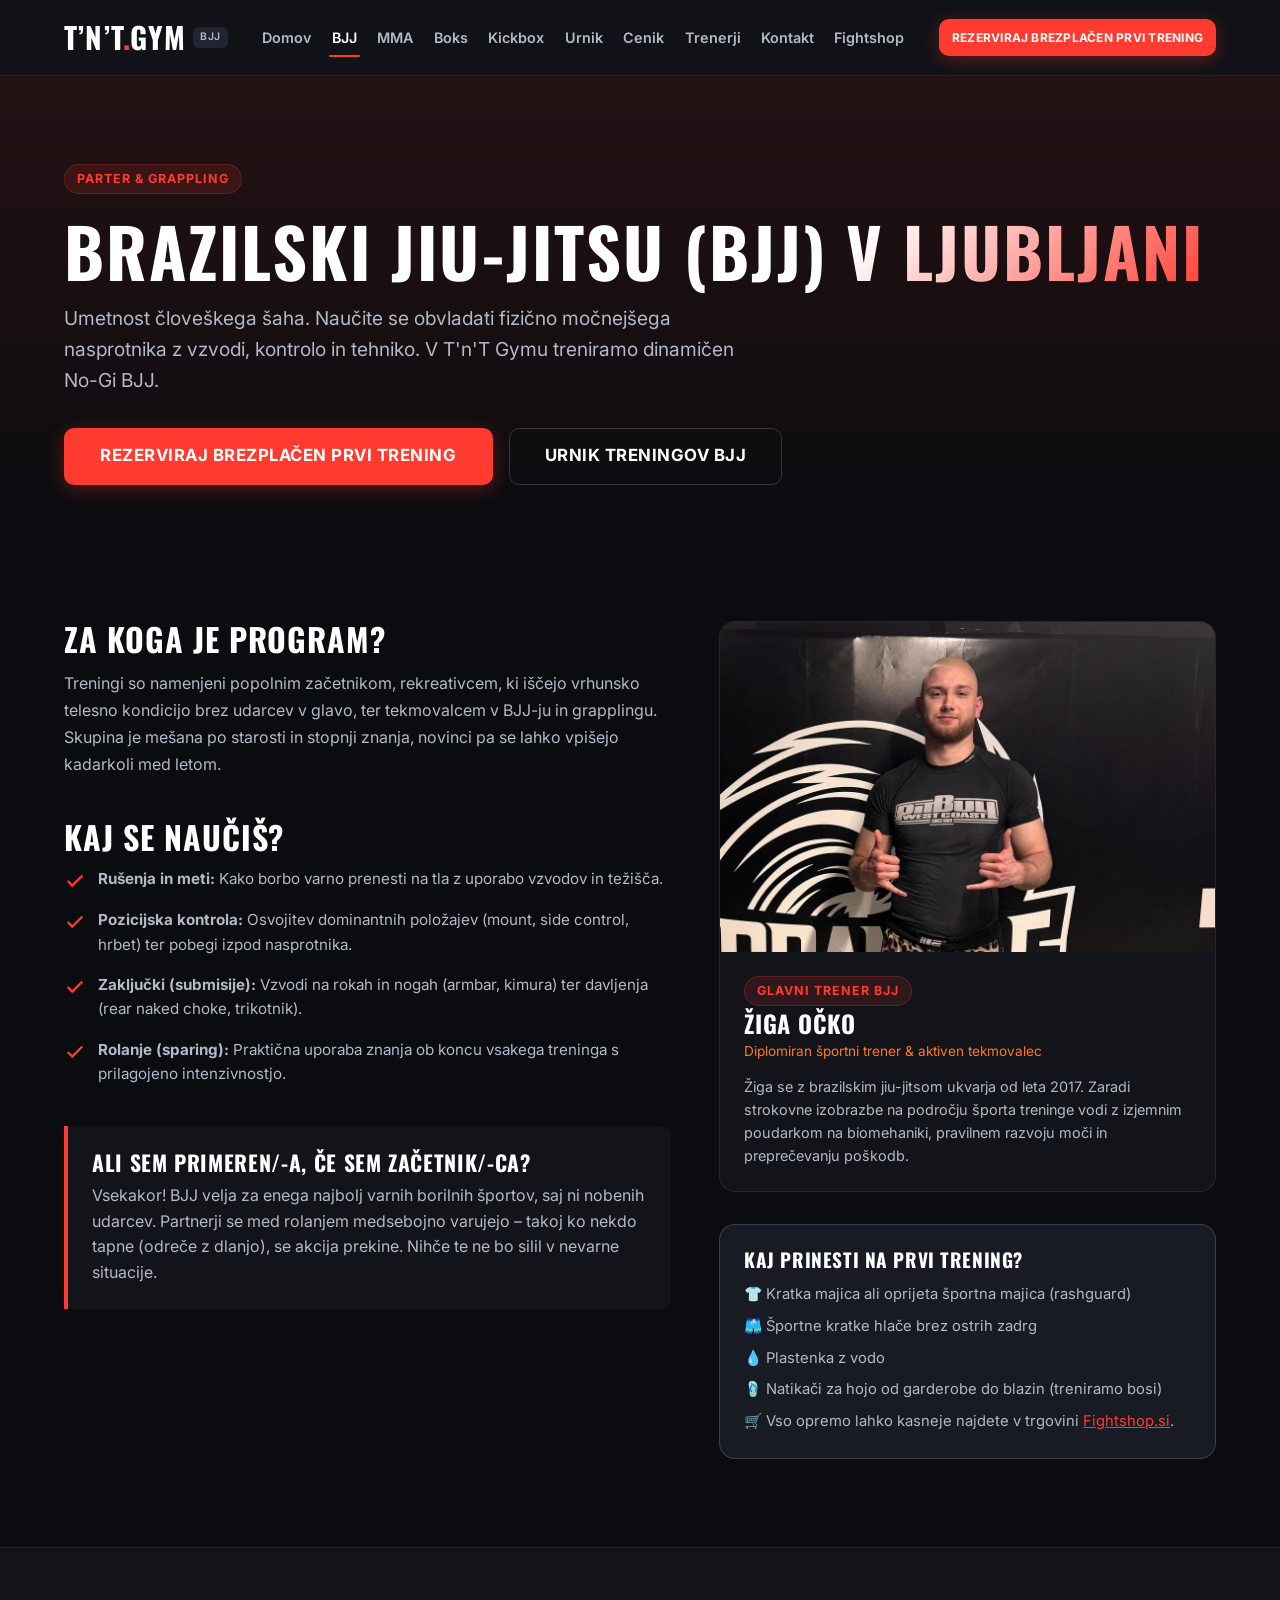
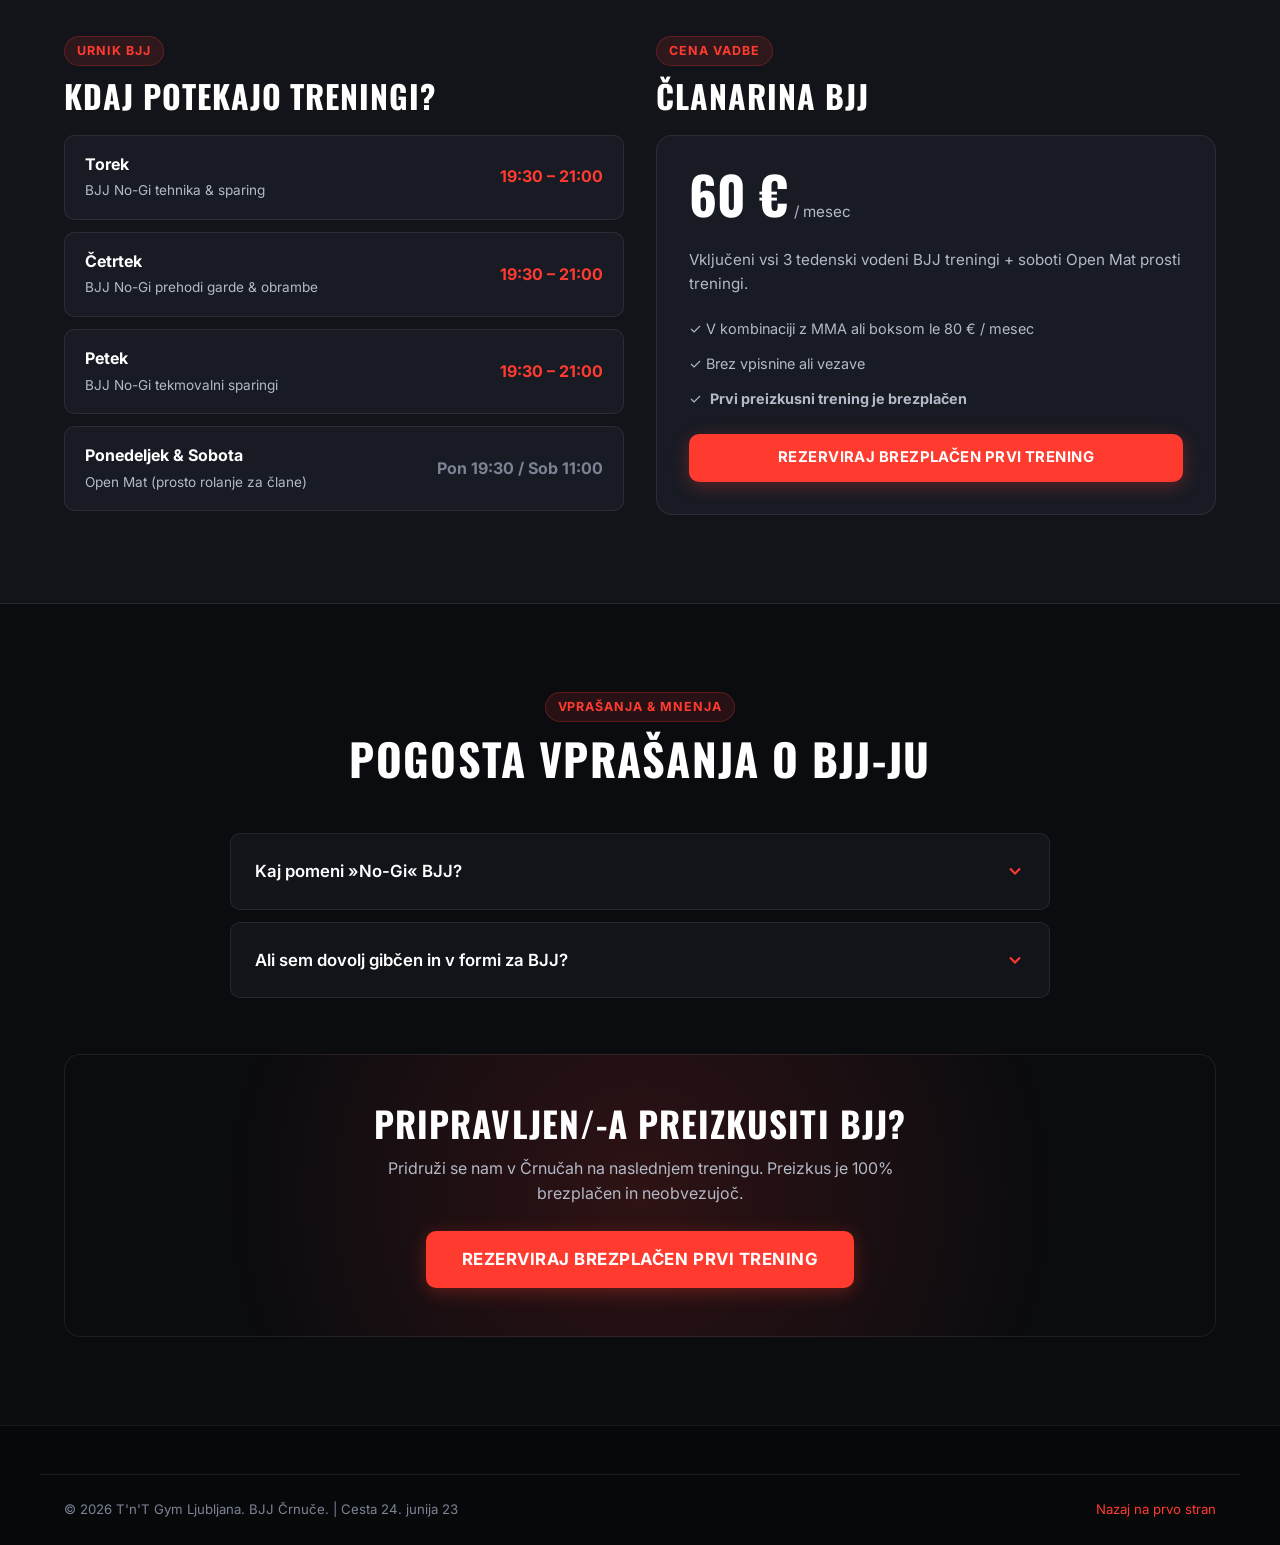
==== commit a5d426e3: "Update Anita profile and restore Fightshop link" ====
--- a/bjj.html
+++ b/bjj.html
@@ -44,7 +44,9 @@
         <a href="kickbox.html" class="nav-link">Kickbox</a>
         <a href="urnik.html" class="nav-link">Urnik</a>
         <a href="cenik.html" class="nav-link">Cenik</a>
+        <a href="trenerji.html" class="nav-link">Trenerji</a>
         <a href="kontakt.html" class="nav-link">Kontakt</a>
+        <a href="https://www.fightshop.si" class="nav-link" target="_blank" rel="noopener noreferrer">Fightshop</a>
       </nav>
       <div style="display: flex; align-items: center; gap: 1rem;">
         <button type="button" class="btn btn-primary btn-sm btn-booking-trigger" data-program="BJJ">
@@ -70,6 +72,7 @@
         <a href="cenik.html" class="mobile-nav-link">Cenik</a>
         <a href="trenerji.html" class="mobile-nav-link">Trenerji</a>
         <a href="kontakt.html" class="mobile-nav-link">Kontakt</a>
+        <a href="https://www.fightshop.si" class="mobile-nav-link" target="_blank" rel="noopener noreferrer">Fightshop</a>
       </nav>
     </div>
     <div style="margin-top: 2rem;">
@@ -166,6 +169,7 @@
               <li>🩳 Športne kratke hlače brez ostrih zadrg</li>
               <li>💧 Plastenka z vodo</li>
               <li>🩴 Natikači za hojo od garderobe do blazin (treniramo bosi)</li>
+              <li>🛒 Vso opremo lahko kasneje najdete v trgovini <a href="https://www.fightshop.si" target="_blank" rel="noopener noreferrer" style="color: var(--color-brand); text-decoration: underline;">Fightshop.si</a>.</li>
             </ul>
           </div>
         </div>
--- a/css/style.css
+++ b/css/style.css
@@ -424,7 +424,7 @@
 .nav-desktop {
   display: none;
   align-items: center;
-  gap: 1.35rem;
+  gap: clamp(0.7rem, 1.1vw, 1.25rem);
 }
 
 @media (min-width: 1080px) {
